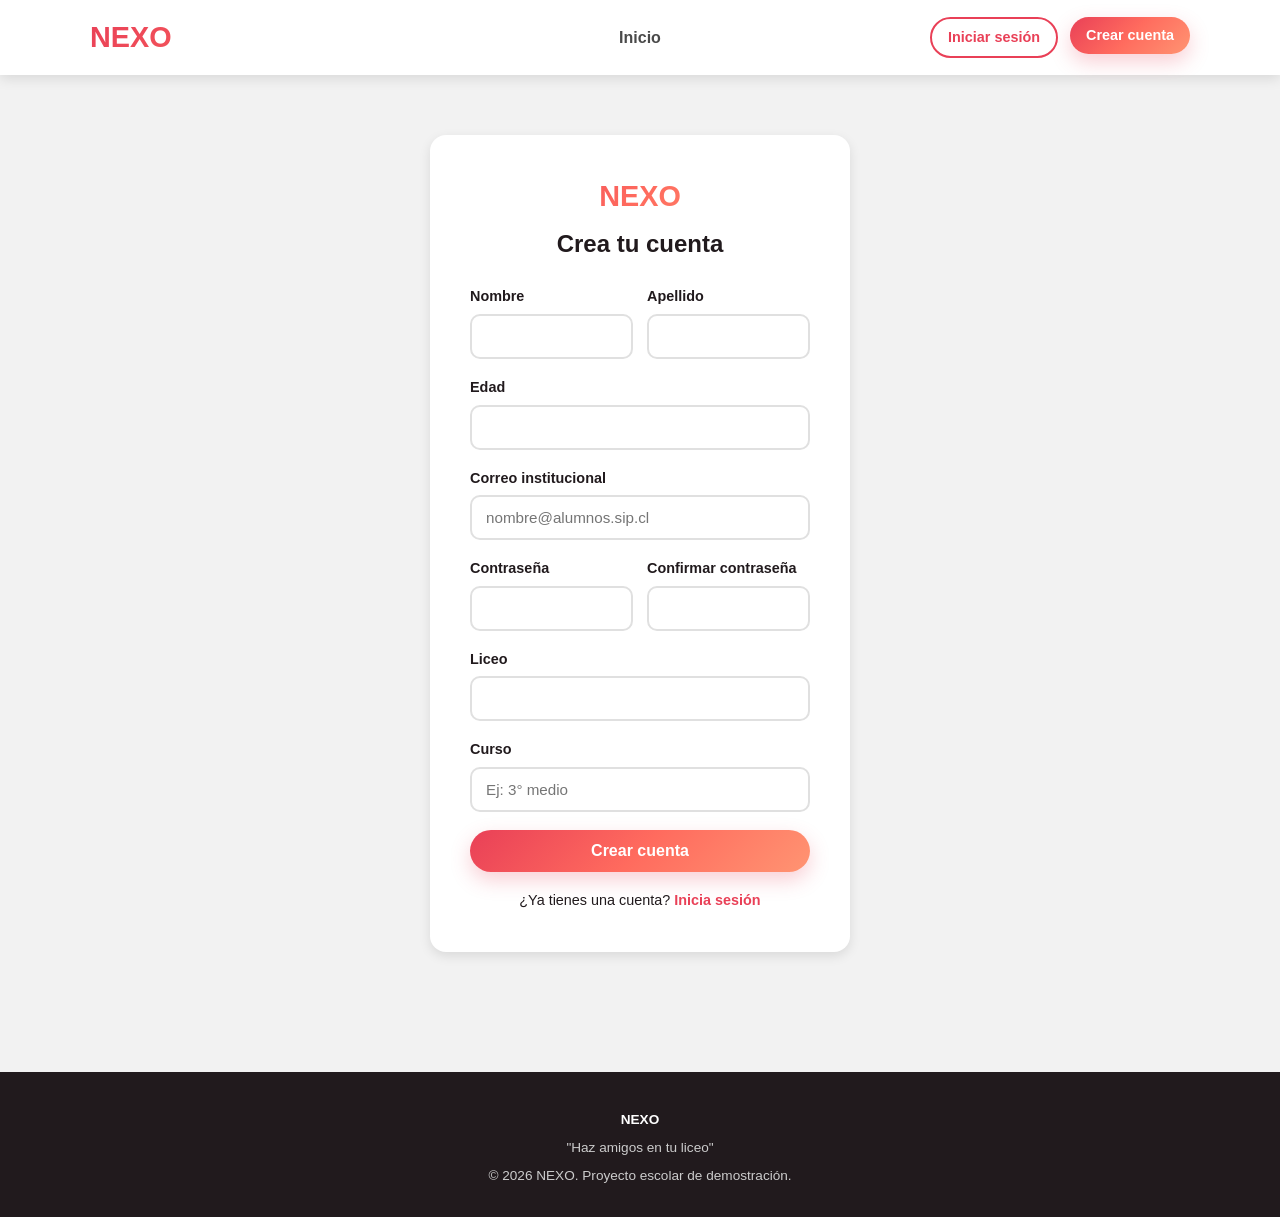
==== registro.html @ 040eda73 "Add files via upload" ====
<!DOCTYPE html>
<html lang="es">
<head>
  <meta charset="UTF-8">
  <meta name="viewport" content="width=device-width, initial-scale=1.0">
  <title>Crear cuenta - NEXO</title>
  <link rel="stylesheet" href="style.css">
</head>
<body>

  <header class="encabezado">
    <nav class="barra-navegacion contenedor" aria-label="Navegación principal">
      <a href="index.html" class="logo-nexo">NEXO</a>

      <ul class="menu-principal">
        <li><a href="index.html">Inicio</a></li>
        <li class="enlace-privado"><a href="amigos.html"> Agregar amigos</a></li>
        <li class="enlace-privado"><a href="chat.html">Chats</a></li>
        <li class="enlace-privado"><a href="perfil.html"> Editar perfil</a></li>
      </ul>

      <ul class="botones-encabezado">
        <li class="enlace-invitado"><a href="login.html" class="boton boton-secundario boton-pequeno">Iniciar sesión</a></li>
        <li class="enlace-invitado"><a href="registro.html" class="boton boton-primario boton-pequeno activo">Crear cuenta</a></li>
        <li class="enlace-privado"><a href="#" id="cerrar-sesion" class="boton boton-primario boton-pequeno"> Cerrar sesión</a></li>
      </ul>

      <button class="boton-menu-movil" aria-label="Abrir menú">&#9776;</button>
    </nav>
  </header>

  <main>
    <section class="seccion-formulario">
      <div class="tarjeta-formulario">
        <a href="index.html" class="logo-nexo">NEXO</a>
        <h1>Crea tu cuenta</h1>

        <p class="mensaje-confirmacion" id="mensaje-exito-registro"></p>
        <p class="mensaje-error" id="error-general-registro"></p>

        <form id="formulario-registro" novalidate>
          <div class="fila-doble">
            <div class="campo-formulario">
              <label for="nombre-registro">Nombre</label>
              <input type="text" id="nombre-registro" name="nombre">
            </div>
            <div class="campo-formulario">
              <label for="apellido-registro">Apellido</label>
              <input type="text" id="apellido-registro" name="apellido">
            </div>
          </div>

          <div class="campo-formulario">
            <label for="edad-registro">Edad</label>
            <input type="number" id="edad-registro" name="edad" min="12" max="20">
            <p class="mensaje-error" id="error-edad-registro"></p>
          </div>

          <div class="campo-formulario">
            <label for="correo-registro">Correo institucional</label>
            <input type="email" id="correo-registro" name="correo" placeholder="nombre@alumnos.sip.cl">
            <p class="mensaje-error" id="error-correo-registro"></p>
          </div>

          <div class="fila-doble">
            <div class="campo-formulario">
              <label for="clave-registro">Contraseña</label>
              <input type="password" id="clave-registro" name="clave">
            </div>
            <div class="campo-formulario">
              <label for="confirmar-clave-registro">Confirmar contraseña</label>
              <input type="password" id="confirmar-clave-registro" name="confirmarClave">
            </div>
          </div>
          <p class="mensaje-error" id="error-clave-registro"></p>

          <div class="campo-formulario">
            <label for="liceo-registro">Liceo</label>
            <input type="text" id="liceo-registro" name="liceo">
          </div>

          <div class="campo-formulario">
            <label for="curso-registro">Curso</label>
            <input type="text" id="curso-registro" name="curso" placeholder="Ej: 3° medio">
          </div>

          <button type="submit" class="boton boton-primario boton-bloque">Crear cuenta</button>
        </form>

        <p class="enlace-alterno">¿Ya tienes una cuenta? <a href="login.html">Inicia sesión</a></p>
      </div>
    </section>
  </main>

  <footer class="pie-pagina">
    <div class="contenedor">
      <p class="logo-nexo">NEXO</p>
      <p>"Haz amigos en tu liceo"</p>
      <p>&copy; 2026 NEXO. Proyecto escolar de demostración.</p>
    </div>
  </footer>

  <script src="script.js"></script>
</body>
</html>
---- style.css ----
/* =========================================================
   NEXO - Hoja de estilos principal
   Proyecto escolar - CSS puro (sin frameworks)
   ========================================================= */

/* ---------- Reset básico ---------- */
* {
  margin: 0;
  padding: 0;
  box-sizing: border-box;
}

html {
  overflow-x: hidden;
}

/* ---------- Variables de color ----------
   Paleta propia de NEXO inspirada ligeramente
   en tonos cálidos, pero con identidad propia.
------------------------------------------------ */
:root {
  --color-coral: #ff6b5e;
  --color-rosa: #ff9472;
  --color-rojo: #e94057;
  --color-negro: #211a1d;
  --color-gris-oscuro: #4a4a4a;
  --color-gris-claro: #f2f2f2;
  --color-blanco: #ffffff;
  --degradado-nexo: linear-gradient(135deg, var(--color-rojo), var(--color-coral), var(--color-rosa));
  --sombra-suave: 0 4px 12px rgba(0, 0, 0, 0.1);
  --sombra-fuerte: 0 8px 20px rgba(233, 64, 87, 0.25);
  --borde-redondo: 16px;
}

body {
  font-family: 'Segoe UI', Verdana, sans-serif;
  background-color: var(--color-gris-claro);
  color: var(--color-negro);
  line-height: 1.5;
}

/* ---------- Utilidades generales ---------- */
a {
  text-decoration: none;
  color: inherit;
}

ul {
  list-style: none;
}

img {
  max-width: 100%;
  display: block;
}

.contenedor {
  width: 100%;
  max-width: 1100px;
  margin: 0 auto;
  padding-left: 5%;
  padding-right: 5%;
}

/* ---------- Botones ---------- */
.boton {
  display: inline-block;
  padding: 12px 28px;
  border: none;
  border-radius: 50px;
  font-size: 1rem;
  font-weight: 600;
  cursor: pointer;
  transition: transform 0.2s ease, box-shadow 0.2s ease;
}

.boton-primario {
  background: var(--degradado-nexo);
  color: var(--color-blanco);
  box-shadow: var(--sombra-fuerte);
}

.boton-primario:hover {
  transform: translateY(-3px);
  box-shadow: 0 10px 24px rgba(233, 64, 87, 0.35);
}

.boton-secundario {
  background: transparent;
  color: var(--color-rojo);
  border: 2px solid var(--color-rojo);
}

.boton-secundario:hover {
  background: var(--color-rojo);
  color: var(--color-blanco);
}

.boton-pequeno {
  padding: 8px 16px;
  font-size: 0.9rem;
}

.boton-bloque {
  width: 100%;
}

/* =========================================================
   HEADER Y NAVEGACIÓN
   ========================================================= */
header.encabezado {
  background: var(--color-blanco);
  box-shadow: var(--sombra-suave);
  position: sticky;
  top: 0;
  z-index: 100;
}

.barra-navegacion {
  display: grid;
  grid-template-columns: 1fr auto 1fr;
  align-items: center;
  padding: 16px 0;
}

.menu-principal {
  justify-self: center;
}

.botones-encabezado {
  justify-self: end;
}

.logo-nexo {
  font-size: 1.8rem;
  font-weight: 800;
  background: var(--degradado-nexo);
  -webkit-background-clip: text;
  background-clip: text;
  color: transparent;
}

.menu-principal {
  display: flex;
  gap: 24px;
  align-items: center;
}

.menu-principal a {
  font-weight: 600;
  color: var(--color-gris-oscuro);
  transition: color 0.2s ease;
}

.menu-principal a:hover,
.menu-principal a.activo {
  color: var(--color-rojo);
}

.botones-encabezado {
  display: flex;
  gap: 12px;
}

.menu-principal li,
.botones-encabezado li {
  list-style: none;
}

.enlace-privado,
.enlace-invitado {
  display: none;
}

.boton-menu-movil {
  display: none;
  background: none;
  border: none;
  font-size: 1.8rem;
  cursor: pointer;
  color: var(--color-rojo);
}

/* =========================================================
   SECCIÓN PRINCIPAL (HERO) - index.html
   ========================================================= */
/* ---------- Hero propio de NEXO: "mapa de conexión" ----------
   Firma visual: en vez del típico bloque centrado con degradado
   de fondo, NEXO muestra literalmente su concepto (nodos que se
   conectan) junto al texto. El degradado se aplica a sangre
   completa con un pseudo-elemento, así el contenido puede
   quedar centrado en un ancho máximo sin necesitar un div extra.
------------------------------------------------------------- */
.seccion-hero {
  position: relative;
  z-index: 0;
  padding: 90px 0 140px 0;
  color: var(--color-blanco);
  clip-path: polygon(0 0, 100% 0, 100% 88%, 0% 100%);
}

.seccion-hero::before {
  content: "";
  position: absolute;
  top: 0;
  left: 50%;
  transform: translateX(-50%);
  width: 100vw;
  height: 100%;
  background: var(--degradado-nexo);
  z-index: -1;
}

.hero-texto {
  max-width: 640px;
  margin: 0 auto;
  text-align: center;
}

.botones-hero {
  justify-content: center;
}

.etiqueta-hero {
  display: inline-flex;
  align-items: center;
  gap: 8px;
  background: rgba(255, 255, 255, 0.18);
  border: 1px solid rgba(255, 255, 255, 0.4);
  padding: 6px 14px;
  border-radius: 50px;
  font-size: 0.8rem;
  font-weight: 600;
  margin-bottom: 18px;
}

.etiqueta-hero::before {
  content: "";
  width: 8px;
  height: 8px;
  border-radius: 50%;
  background: var(--color-blanco);
}

.hero-texto hgroup h1 {
  font-size: 3.2rem;
  font-weight: 800;
  letter-spacing: 1px;
}

.hero-texto .lema {
  font-size: 1.3rem;
  font-weight: 600;
  margin-bottom: 18px;
  opacity: 0.95;
}

.hero-texto p {
  max-width: 480px;
  margin: 0 auto 28px auto;
  font-size: 1.02rem;
}

.botones-hero {
  display: flex;
  gap: 16px;
  flex-wrap: wrap;
}

.seccion-hero .boton-secundario {
  color: var(--color-blanco);
  border-color: var(--color-blanco);
}

.seccion-hero .boton-secundario:hover {
  background: var(--color-blanco);
  color: var(--color-rojo);
}

/* ---------- Sección "cómo funciona" ---------- */
.seccion-como-funciona {
  padding: 60px 0;
  text-align: center;
}

.seccion-como-funciona h2 {
  font-size: 2rem;
  margin-bottom: 40px;
  color: var(--color-negro);
}

.pasos {
  display: grid;
  grid-template-columns: repeat(4, 1fr);
  gap: 24px;
  list-style: none;
  counter-reset: paso;
}

.pasos li {
  background: var(--color-blanco);
  padding: 28px 16px;
  border-radius: var(--borde-redondo);
  box-shadow: var(--sombra-suave);
  transition: transform 0.2s ease;
}

.pasos li:hover {
  transform: translateY(-6px);
}

.numero-paso {
  display: flex;
  align-items: center;
  justify-content: center;
  width: 44px;
  height: 44px;
  border-radius: 50%;
  background: var(--degradado-nexo);
  color: var(--color-blanco);
  font-weight: 700;
  margin: 0 auto 14px auto;
}

.pasos h3 {
  margin-bottom: 8px;
  font-size: 1.1rem;
}

.pasos p {
  font-size: 0.9rem;
  color: var(--color-gris-oscuro);
}

/* =========================================================
   FOOTER
   ========================================================= */
footer.pie-pagina {
  background: var(--color-negro);
  color: var(--color-blanco);
  padding: 30px 0;
  text-align: center;
  margin-top: 60px;
}

footer.pie-pagina .logo-nexo {
  -webkit-text-fill-color: var(--color-blanco);
  color: var(--color-blanco);
  background: none;
}

footer.pie-pagina p {
  font-size: 0.85rem;
  margin-top: 8px;
  color: #cccccc;
}

.enlaces-pie {
  display: flex;
  justify-content: center;
  gap: 16px;
  margin-top: 10px;
}

.enlaces-pie a:hover {
  color: var(--color-coral);
}

/* =========================================================
   FORMULARIOS (login, registro, perfil)
   ========================================================= */
.seccion-formulario {
  display: flex;
  justify-content: center;
  padding: 60px 16px;
}

.tarjeta-formulario {
  background: var(--color-blanco);
  padding: 40px;
  border-radius: var(--borde-redondo);
  box-shadow: var(--sombra-suave);
  width: 100%;
  max-width: 420px;
}

.tarjeta-formulario .logo-nexo {
  display: block;
  text-align: center;
  margin-bottom: 8px;
}

.tarjeta-formulario h1 {
  text-align: center;
  font-size: 1.5rem;
  margin-bottom: 24px;
  color: var(--color-negro);
}

.campo-formulario {
  margin-bottom: 18px;
}

.campo-formulario label {
  display: block;
  font-weight: 600;
  margin-bottom: 6px;
  font-size: 0.9rem;
}

.campo-formulario input,
.campo-formulario select,
.campo-formulario textarea {
  width: 100%;
  padding: 12px 14px;
  border: 2px solid #e0e0e0;
  border-radius: 10px;
  font-size: 0.95rem;
  font-family: inherit;
  transition: border-color 0.2s ease;
}

.campo-formulario input:focus,
.campo-formulario select:focus,
.campo-formulario textarea:focus {
  outline: none;
  border-color: var(--color-rojo);
}

.mensaje-error {
  color: var(--color-rojo);
  font-size: 0.8rem;
  margin-top: 4px;
  display: none;
}

.mensaje-confirmacion {
  background: #e6f9ee;
  color: #1a8f4f;
  padding: 12px 16px;
  border-radius: 10px;
  text-align: center;
  margin-bottom: 18px;
  font-weight: 600;
  display: none;
}

.enlace-alterno {
  text-align: center;
  margin-top: 18px;
  font-size: 0.9rem;
}

.enlace-alterno a {
  color: var(--color-rojo);
  font-weight: 600;
}

/* Fila de dos columnas dentro de formularios */
.fila-doble {
  display: grid;
  grid-template-columns: 1fr 1fr;
  gap: 14px;
}

/* Casillas de intereses (checkbox) */
.grupo-intereses {
  display: flex;
  flex-wrap: wrap;
  gap: 10px;
}

.opcion-interes {
  background: var(--color-gris-claro);
  padding: 8px 14px;
  border-radius: 50px;
  font-size: 0.85rem;
  display: flex;
  align-items: center;
  gap: 6px;
  cursor: pointer;
}

.opcion-interes input {
  width: auto;
}

/* =========================================================
   PÁGINAS INTERNAS (main con navegación lateral/superior)
   ========================================================= */
main.contenido-interno {
  padding: 40px 0 60px 0;
}

main.contenido-interno h1 {
  font-size: 1.9rem;
  margin-bottom: 6px;
}

.subtitulo-pagina {
  color: var(--color-gris-oscuro);
  margin-bottom: 30px;
}

/* =========================================================
   TÉRMINOS Y CONDICIONES (terminos.html)
   ========================================================= */
.seccion-legal {
  max-width: 760px;
}

.seccion-legal article {
  margin-bottom: 34px;
}

.seccion-legal h2 {
  font-size: 1.2rem;
  margin-bottom: 10px;
  color: var(--color-rojo);
}

.seccion-legal p {
  margin-bottom: 10px;
  color: var(--color-gris-oscuro);
}

.seccion-legal ul {
  margin-left: 4px;
}

.seccion-legal li {
  position: relative;
  padding-left: 20px;
  margin-bottom: 8px;
  color: var(--color-gris-oscuro);
}

.seccion-legal li::before {
  content: "•";
  position: absolute;
  left: 0;
  color: var(--color-coral);
  font-weight: 700;
}

.seccion-legal code {
  background: var(--color-gris-claro);
  padding: 2px 6px;
  border-radius: 6px;
  font-size: 0.9em;
}

/* =========================================================
   TARJETAS DE PERFIL (amigos.html)
   ========================================================= */
.lista-perfiles {
  display: grid;
  grid-template-columns: repeat(3, 1fr);
  gap: 24px;
}

.tarjeta-perfil {
  background: var(--color-blanco);
  border-radius: var(--borde-redondo);
  overflow: hidden;
  box-shadow: var(--sombra-suave);
  transition: transform 0.2s ease, box-shadow 0.2s ease;
  display: flex;
  flex-direction: column;
}

.tarjeta-perfil:hover {
  transform: translateY(-5px);
  box-shadow: var(--sombra-fuerte);
}

.tarjeta-perfil img {
  width: 100%;
  height: 220px;
  object-fit: cover;
}

.info-tarjeta {
  padding: 18px;
  flex-grow: 1;
  display: flex;
  flex-direction: column;
}

.info-tarjeta h2 {
  font-size: 1.2rem;
  margin-bottom: 2px;
}

.datos-secundarios {
  font-size: 0.85rem;
  color: var(--color-gris-oscuro);
  margin-bottom: 10px;
}

.descripcion-perfil {
  font-size: 0.9rem;
  margin-bottom: 12px;
}

.lista-etiquetas {
  display: flex;
  flex-wrap: wrap;
  gap: 6px;
  margin-bottom: 16px;
}

.lista-etiquetas li {
  background: var(--color-gris-claro);
  padding: 4px 10px;
  border-radius: 50px;
  font-size: 0.75rem;
  color: var(--color-gris-oscuro);
}

.acciones-tarjeta {
  display: flex;
  gap: 8px;
  margin-top: auto;
  flex-wrap: wrap;
}

.boton-anadir {
  background: var(--degradado-nexo);
  color: var(--color-blanco);
}

.boton-anadir.enviado {
  background: #b6b6b6;
  cursor: default;
}

.boton-pasar {
  background: var(--color-gris-claro);
  color: var(--color-gris-oscuro);
}

.boton-mensaje {
  background: transparent;
  border: 2px solid var(--color-rojo);
  color: var(--color-rojo);
}

/* ---------- Sección "Mis amigos" ---------- */
.seccion-mis-amigos {
  margin-top: 60px;
}

.lista-mis-amigos {
  display: grid;
  grid-template-columns: repeat(4, 1fr);
  gap: 18px;
}

.tarjeta-amigo {
  background: var(--color-blanco);
  border-radius: var(--borde-redondo);
  padding: 16px;
  text-align: center;
  box-shadow: var(--sombra-suave);
}

.tarjeta-amigo img {
  width: 70px;
  height: 70px;
  border-radius: 50%;
  object-fit: cover;
  margin: 0 auto 10px auto;
}

.tarjeta-amigo h3 {
  font-size: 1rem;
  margin-bottom: 10px;
}

.boton-eliminar {
  background: none;
  border: none;
  color: var(--color-rojo);
  font-size: 0.8rem;
  font-weight: 600;
  cursor: pointer;
}

.aviso-vacio {
  text-align: center;
  color: var(--color-gris-oscuro);
  padding: 30px;
  background: var(--color-blanco);
  border-radius: var(--borde-redondo);
}

/* =========================================================
   PERFIL PROPIO (perfil.html)
   ========================================================= */
.contenedor-perfil {
  display: grid;
  grid-template-columns: 1.2fr 1fr;
  gap: 30px;
  align-items: start;
}

.vista-previa-perfil {
  background: var(--color-blanco);
  border-radius: var(--borde-redondo);
  box-shadow: var(--sombra-suave);
  overflow: hidden;
  position: sticky;
  top: 100px;
}

.vista-previa-perfil img {
  width: 100%;
  height: 260px;
  object-fit: cover;
}

.vista-previa-perfil .info-tarjeta h2 {
  font-size: 1.4rem;
}

/* =========================================================
   CHAT (chat.html)
   ========================================================= */
.contenedor-chat {
  display: grid;
  grid-template-columns: 320px 1fr;
  gap: 20px;
  background: var(--color-blanco);
  border-radius: var(--borde-redondo);
  box-shadow: var(--sombra-suave);
  overflow: hidden;
  min-height: 520px;
}

.lista-chats {
  border-right: 1px solid #eee;
  overflow-y: auto;
  max-height: 600px;
}

.chat-item {
  display: flex;
  align-items: center;
  gap: 12px;
  padding: 14px 18px;
  cursor: pointer;
  border-bottom: 1px solid #f2f2f2;
  transition: background 0.2s ease;
}

.chat-item:hover,
.chat-item.chat-activo {
  background: var(--color-gris-claro);
}

.chat-item img {
  width: 50px;
  height: 50px;
  border-radius: 50%;
  object-fit: cover;
}

.datos-chat-item {
  flex-grow: 1;
  min-width: 0;
}

.datos-chat-item h3 {
  font-size: 0.95rem;
}

.datos-chat-item p {
  font-size: 0.8rem;
  color: var(--color-gris-oscuro);
  white-space: nowrap;
  overflow: hidden;
  text-overflow: ellipsis;
}

.hora-chat {
  font-size: 0.7rem;
  color: #aaaaaa;
}

.ventana-chat {
  display: flex;
  flex-direction: column;
  height: 600px;
}

.cabecera-chat {
  padding: 16px 20px;
  border-bottom: 1px solid #eee;
  display: flex;
  align-items: center;
  gap: 12px;
}

.cabecera-chat img {
  width: 42px;
  height: 42px;
  border-radius: 50%;
  object-fit: cover;
}

.historial-mensajes {
  flex-grow: 1;
  padding: 20px;
  overflow-y: auto;
  display: flex;
  flex-direction: column;
  gap: 10px;
}

.mensaje {
  max-width: 65%;
  padding: 10px 16px;
  border-radius: 16px;
  font-size: 0.9rem;
}

.mensaje-recibido {
  align-self: flex-start;
  background: var(--color-gris-claro);
}

.mensaje-enviado {
  align-self: flex-end;
  background: var(--degradado-nexo);
  color: var(--color-blanco);
}

.formulario-enviar-mensaje {
  display: flex;
  gap: 10px;
  padding: 16px 20px;
  border-top: 1px solid #eee;
}

.formulario-enviar-mensaje input {
  flex-grow: 1;
  padding: 12px 16px;
  border-radius: 50px;
  border: 2px solid #e0e0e0;
}

.formulario-enviar-mensaje input:focus {
  outline: none;
  border-color: var(--color-rojo);
}

.sin-chat-seleccionado {
  display: flex;
  align-items: center;
  justify-content: center;
  height: 100%;
  color: var(--color-gris-oscuro);
  text-align: center;
  padding: 40px;
}
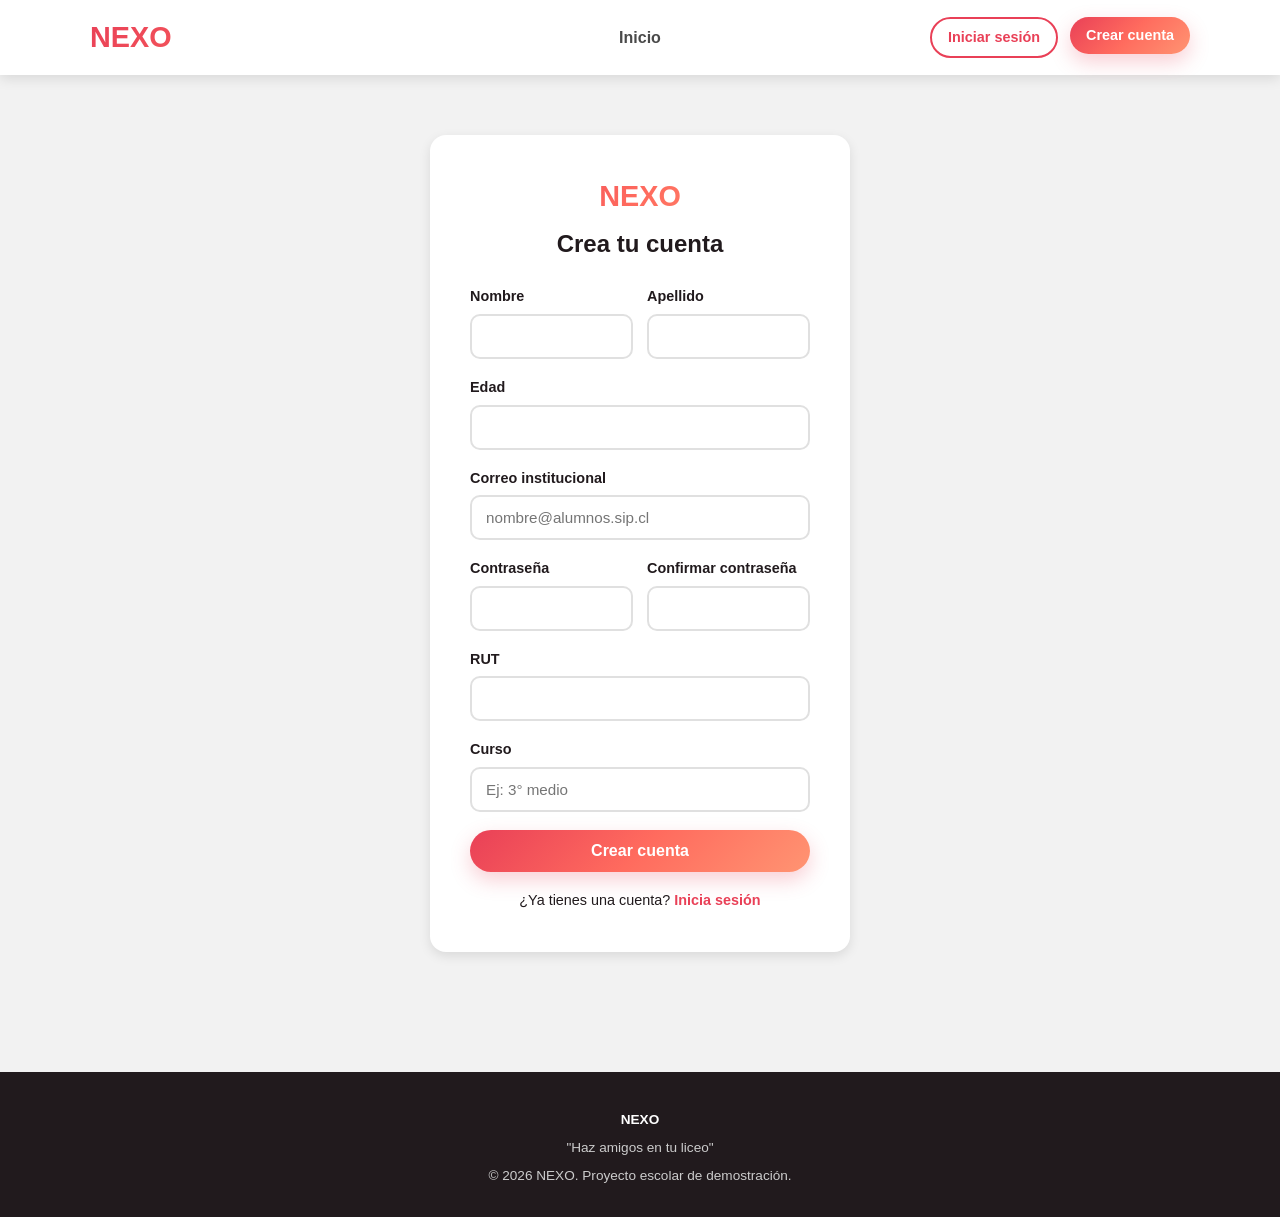
==== commit f1bf4333: "Modifique el registro.html agrege la funcion rut. bastian lopez" ====
--- a/registro.html
+++ b/registro.html
@@ -75,7 +75,7 @@
           <p class="mensaje-error" id="error-clave-registro"></p>
 
           <div class="campo-formulario">
-            <label for="liceo-registro">Liceo</label>
+            <label for="liceo-registro">RUT</label>
             <input type="text" id="liceo-registro" name="liceo">
           </div>
 
